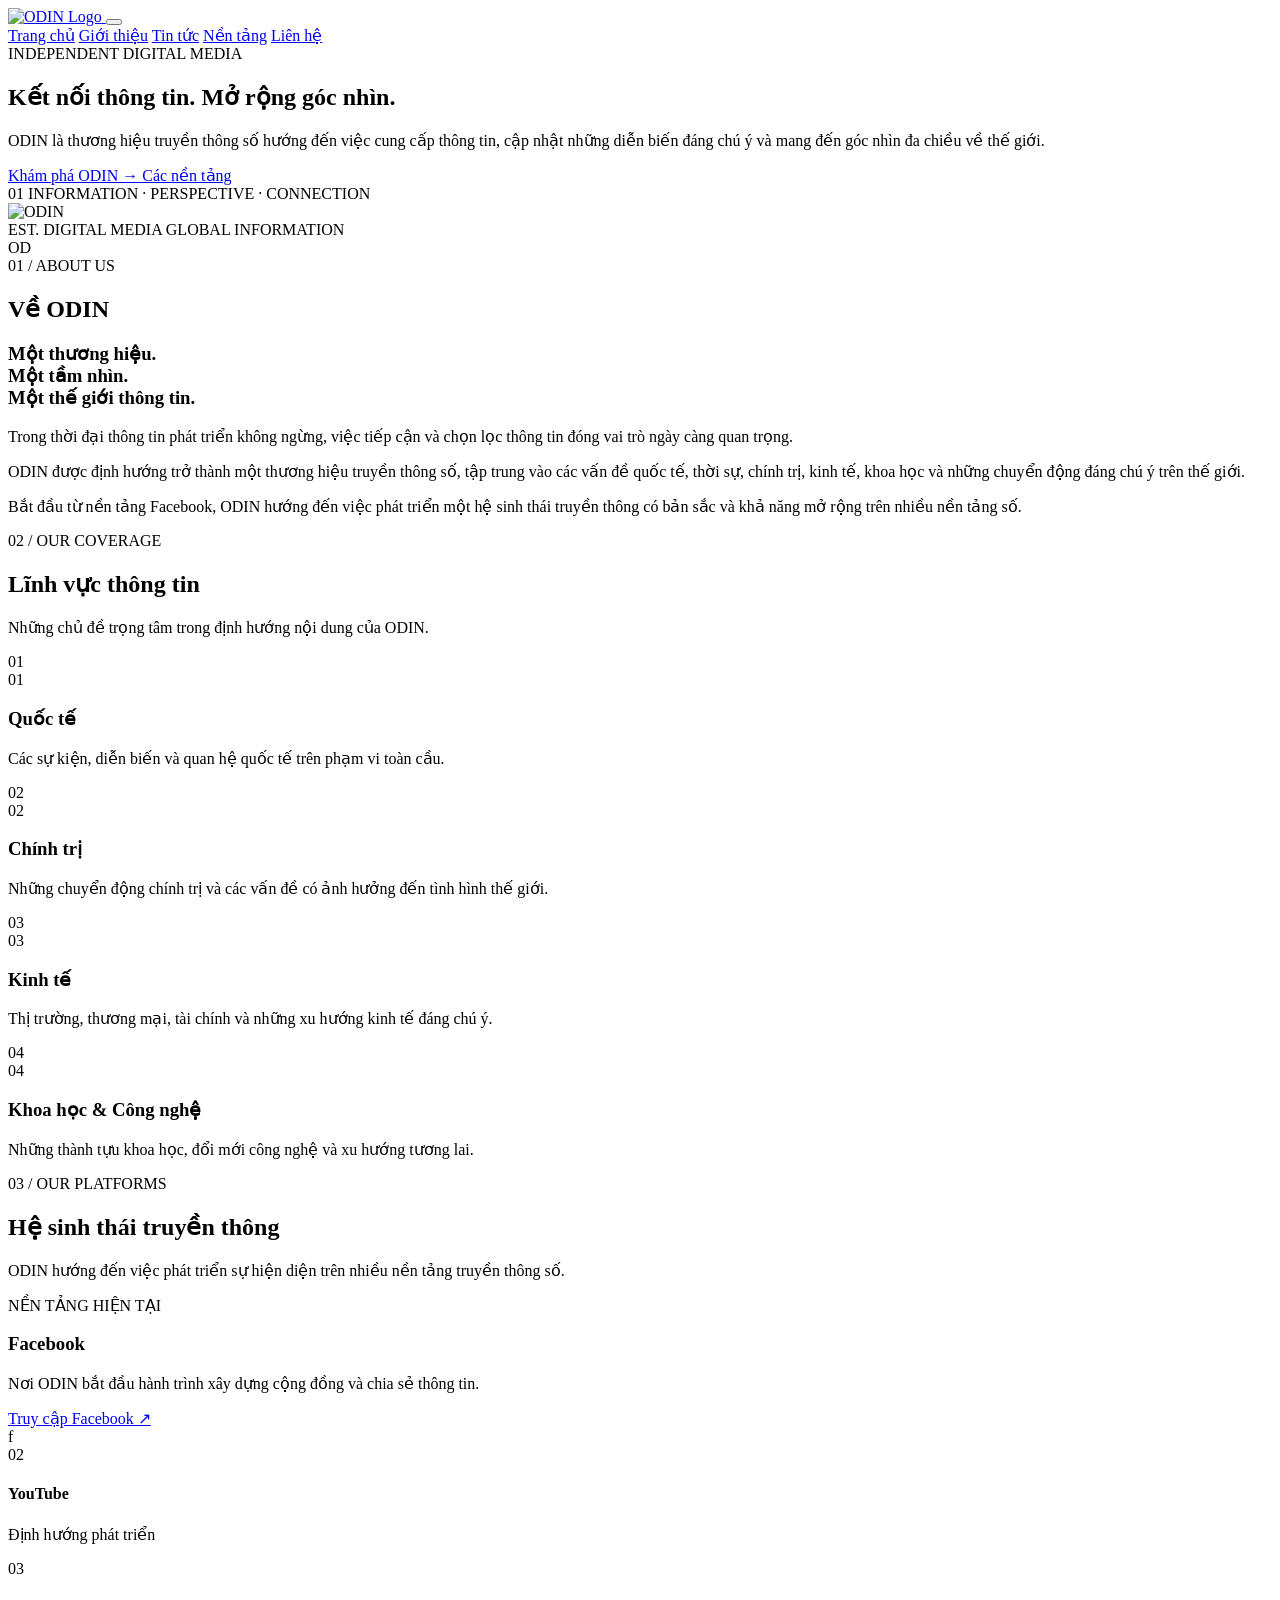
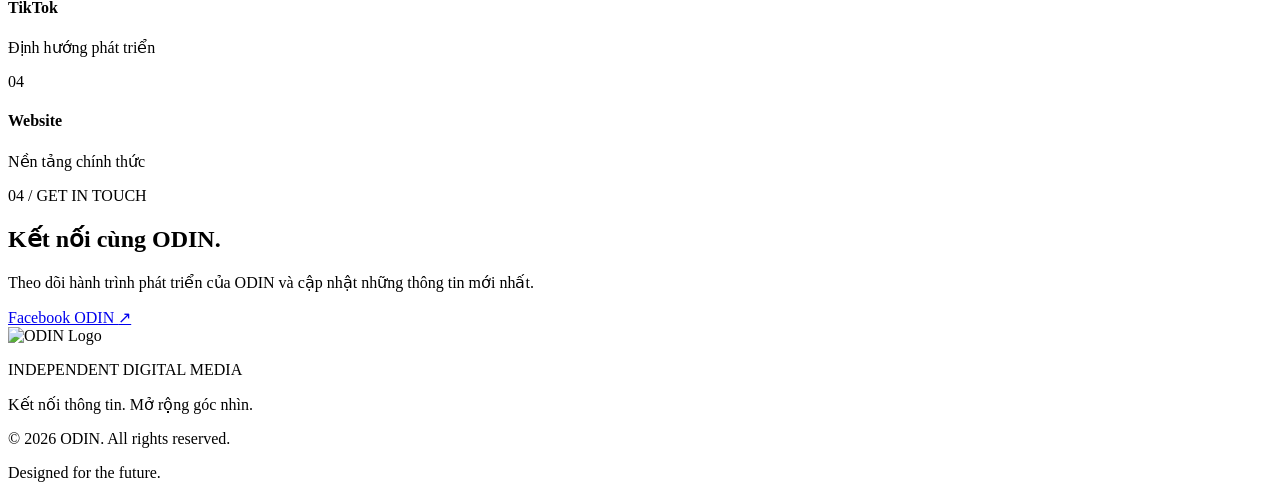
==== index.html @ 4e35398a "Upload ODIN homepage Upload ODIN homepage" ====
<!DOCTYPE html>
<html lang="vi">
<head>
    <meta charset="UTF-8">
    <meta name="viewport" content="width=device-width, initial-scale=1.0">

    <meta name="description" content="ODIN - Thương hiệu truyền thông số, cập nhật tin tức và thông tin quốc tế.">

    <meta name="theme-color" content="#ffffff">

    <title>ODIN — Independent Media</title>

    <!-- Kết nối tệp CSS -->
    <link rel="stylesheet" href="CSS/style.css">
</head>

<body>

    <!-- HEADER -->
    <header class="site-header">
        <div class="container header-inner">

            <a href="#home" class="brand" aria-label="ODIN - Trang chủ">
                <img src="ASSETS/logo.png" alt="ODIN Logo">
            </a>

            <button
                class="menu-toggle"
                id="menu-toggle"
                aria-label="Mở menu"
                aria-expanded="false"
                aria-controls="main-nav"
            >
                <span></span>
                <span></span>
                <span></span>
            </button>

            
            <nav class="main-nav" id="main-nav">

                <a href="index.html#home" class="nav-link active">Trang chủ</a>

                <a href="PAGES/about.html" class="nav-link">Giới thiệu</a>

                <a href="PAGES/news.html" class="nav-link">Tin tức</a>

                <a href="index.html#platforms" class="nav-link">Nền tảng</a>

                <a href="PAGES/contact.html" class="nav-link">Liên hệ</a>

            </nav>


        </div>
    </header>


    <!-- MAIN CONTENT -->
    <main>

        <!-- HERO SECTION -->
        <section class="hero" id="home">

            <div class="container hero-grid">

                <div class="hero-content">

                    <span class="eyebrow">
                        <span class="red-dot"></span>
                        INDEPENDENT DIGITAL MEDIA
                    </span>

                    <h1>
                        Kết nối thông tin.
                        <span>Mở rộng góc nhìn.</span>
                    </h1>

                    <p class="hero-description">
                        ODIN là thương hiệu truyền thông số hướng đến
                        việc cung cấp thông tin, cập nhật những diễn biến
                        đáng chú ý và mang đến góc nhìn đa chiều về thế giới.
                    </p>

                    <div class="hero-actions">
                        <a href="#about" class="button button-primary">
                            Khám phá ODIN
                            <span aria-hidden="true">→</span>
                        </a>

                        <a href="#platforms" class="button button-outline">
                            Các nền tảng
                        </a>
                    </div>

                    <div class="hero-caption">
                        <span>01</span>
                        <span>INFORMATION · PERSPECTIVE · CONNECTION</span>
                    </div>

                </div>


                <div class="hero-visual">

                    <div class="visual-frame">

                        <div class="visual-circle circle-one"></div>
                        <div class="visual-circle circle-two"></div>

                        <div class="visual-center">
                            <img src="ASSETS/logo.png" alt="ODIN">
                        </div>

                        <span class="visual-label label-top">
                            EST. DIGITAL MEDIA
                        </span>

                        <span class="visual-label label-bottom">
                            GLOBAL INFORMATION
                        </span>

                        <div class="visual-number">
                            O<span>D</span>
                        </div>

                    </div>

                </div>

            </div>

            <div class="hero-bottom-line"></div>

        </section>


        <!-- INTRODUCTION -->
        <section class="section about-section" id="about">

            <div class="container">

                <div class="section-heading">

                    <span class="section-index">01 / ABOUT US</span>

                    <h2>
                        Về <span>ODIN</span>
                    </h2>

                </div>

                <div class="about-grid">

                    <div class="about-title">
                        <h3>
                            Một thương hiệu.
                            <br>
                            Một tầm nhìn.
                            <br>
                            <span>Một thế giới thông tin.</span>
                        </h3>
                    </div>

                    <div class="about-description">

                        <p>
                            Trong thời đại thông tin phát triển không ngừng,
                            việc tiếp cận và chọn lọc thông tin đóng vai trò
                            ngày càng quan trọng.
                        </p>

                        <p>
                            ODIN được định hướng trở thành một thương hiệu
                            truyền thông số, tập trung vào các vấn đề quốc tế,
                            thời sự, chính trị, kinh tế, khoa học và những
                            chuyển động đáng chú ý trên thế giới.
                        </p>

                        <p>
                            Bắt đầu từ nền tảng Facebook, ODIN hướng đến
                            việc phát triển một hệ sinh thái truyền thông
                            có bản sắc và khả năng mở rộng trên nhiều
                            nền tảng số.
                        </p>

                    </div>

                </div>

            </div>

        </section>


        <!-- COVERAGE -->
        <section class="section coverage-section" id="coverage">

            <div class="container">

                <div class="section-heading">

                    <span class="section-index">02 / OUR COVERAGE</span>

                    <h2>
                        Lĩnh vực <span>thông tin</span>
                    </h2>

                    <p>
                        Những chủ đề trọng tâm trong định hướng nội dung
                        của ODIN.
                    </p>

                </div>


                <div class="coverage-grid">

                    <article class="coverage-card">

                        <span class="card-number">01</span>

                        <div class="card-icon">01</div>

                        <h3>Quốc tế</h3>

                        <p>
                            Các sự kiện, diễn biến và quan hệ quốc tế
                            trên phạm vi toàn cầu.
                        </p>

                    </article>


                    <article class="coverage-card">

                        <span class="card-number">02</span>

                        <div class="card-icon">02</div>

                        <h3>Chính trị</h3>

                        <p>
                            Những chuyển động chính trị và các vấn đề
                            có ảnh hưởng đến tình hình thế giới.
                        </p>

                    </article>


                    <article class="coverage-card">

                        <span class="card-number">03</span>

                        <div class="card-icon">03</div>

                        <h3>Kinh tế</h3>

                        <p>
                            Thị trường, thương mại, tài chính và
                            những xu hướng kinh tế đáng chú ý.
                        </p>

                    </article>


                    <article class="coverage-card">

                        <span class="card-number">04</span>

                        <div class="card-icon">04</div>

                        <h3>Khoa học & Công nghệ</h3>

                        <p>
                            Những thành tựu khoa học, đổi mới công nghệ
                            và xu hướng tương lai.
                        </p>

                    </article>

                </div>

            </div>

        </section>


        <!-- PLATFORMS -->
        <section class="section platforms-section" id="platforms">

            <div class="container">

                <div class="section-heading">

                    <span class="section-index">03 / OUR PLATFORMS</span>

                    <h2>
                        Hệ sinh thái <span>truyền thông</span>
                    </h2>

                    <p>
                        ODIN hướng đến việc phát triển sự hiện diện
                        trên nhiều nền tảng truyền thông số.
                    </p>

                </div>


                <div class="platform-main">

                    <div class="platform-content">

                        <span class="platform-status">
                            NỀN TẢNG HIỆN TẠI
                        </span>

                        <h3>Facebook</h3>

                        <p>
                            Nơi ODIN bắt đầu hành trình xây dựng
                            cộng đồng và chia sẻ thông tin.
                        </p>

                        <a
                            href="https://www.facebook.com/"
                            target="_blank"
                            rel="noopener noreferrer"
                            class="text-link"
                        >
                            Truy cập Facebook
                            <span aria-hidden="true">↗</span>
                        </a>

                    </div>

                    <div class="platform-symbol">
                        f
                    </div>

                </div>


                <div class="future-platforms">

                    <div class="future-platform">
                        <span>02</span>
                        <h4>YouTube</h4>
                        <p>Định hướng phát triển</p>
                    </div>

                    <div class="future-platform">
                        <span>03</span>
                        <h4>TikTok</h4>
                        <p>Định hướng phát triển</p>
                    </div>

                    <div class="future-platform">
                        <span>04</span>
                        <h4>Website</h4>
                        <p>Nền tảng chính thức</p>
                    </div>

                </div>

            </div>

        </section>


        <!-- CONTACT -->
        <section class="section contact-section" id="contact">

            <div class="container contact-inner">

                <span class="section-index">04 / GET IN TOUCH</span>

                <h2>
                    Kết nối cùng
                    <span>ODIN.</span>
                </h2>

                <p>
                    Theo dõi hành trình phát triển của ODIN
                    và cập nhật những thông tin mới nhất.
                </p>

                <a
                    href="https://www.facebook.com/"
                    target="_blank"
                    rel="noopener noreferrer"
                    class="button button-light"
                >
                    Facebook ODIN
                    <span aria-hidden="true">↗</span>
                </a>

            </div>

        </section>

    </main>


    <!-- FOOTER -->
    <footer class="site-footer">

        <div class="container">

            <div class="footer-top">

                <div class="footer-brand">
                    <img src="ASSETS/logo.png" alt="ODIN Logo">
                    <p>INDEPENDENT DIGITAL MEDIA</p>
                </div>

                <p class="footer-description">
                    Kết nối thông tin. Mở rộng góc nhìn.
                </p>

            </div>


            <div class="footer-bottom">

                <p>
                    © <span id="current-year">2026</span> ODIN.
                    All rights reserved.
                </p>

                <p>
                    Designed for the future.
                </p>

            </div>

        </div>

    </footer>


    <!-- Kết nối tệp JavaScript -->
    <script src="JS/main.js"></script>

</body>
</html>
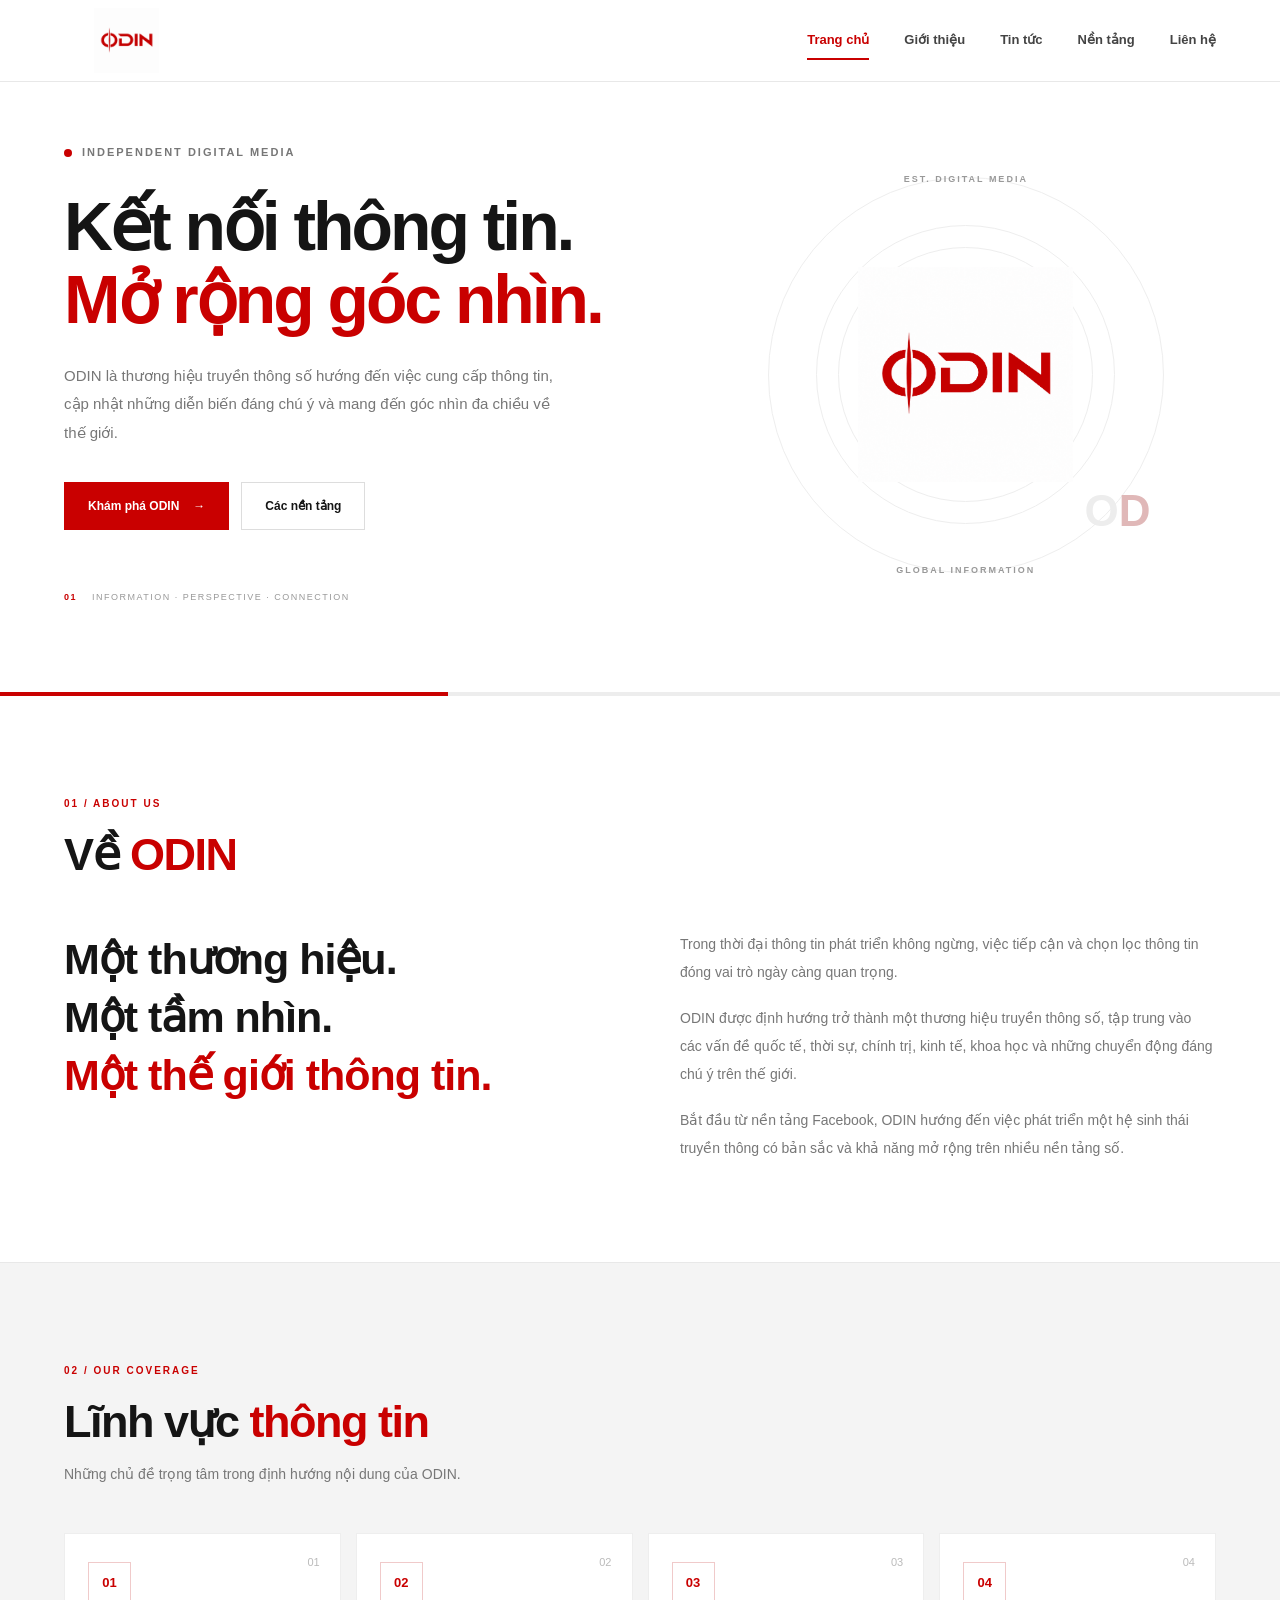
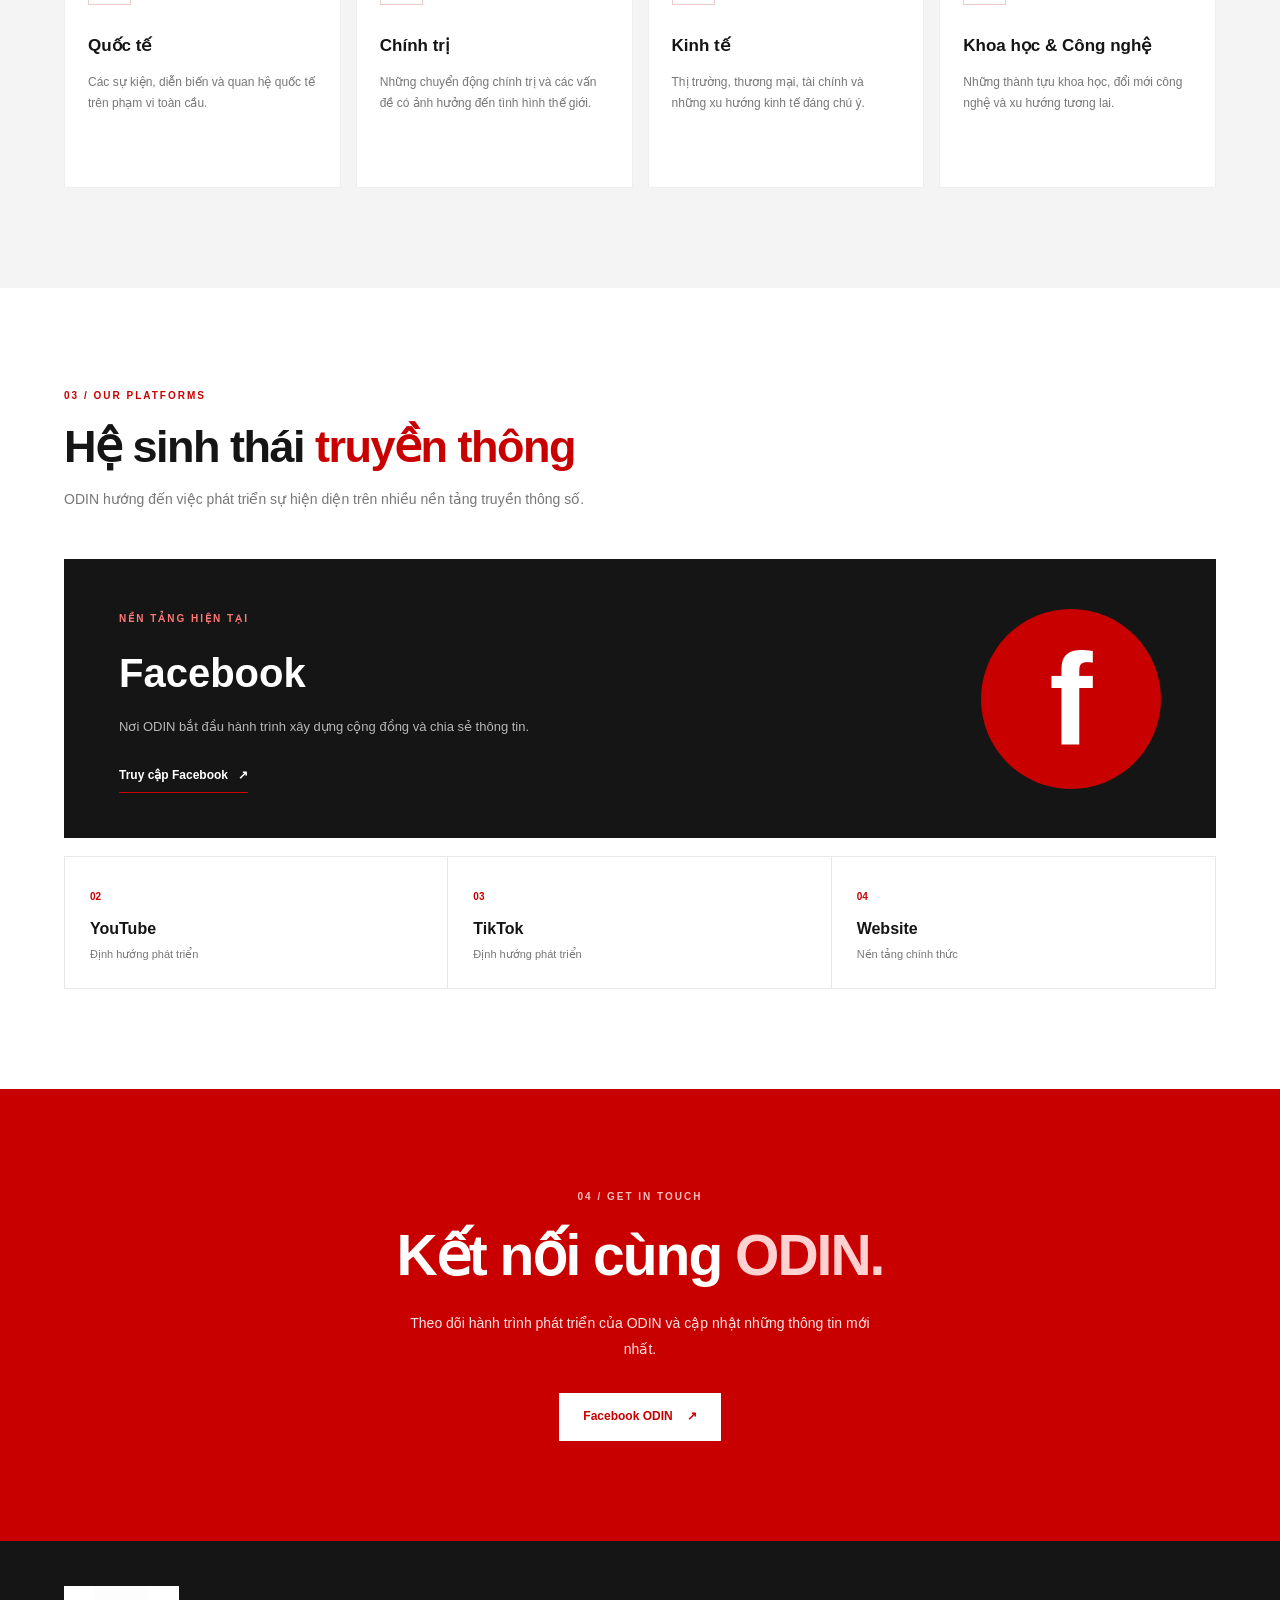
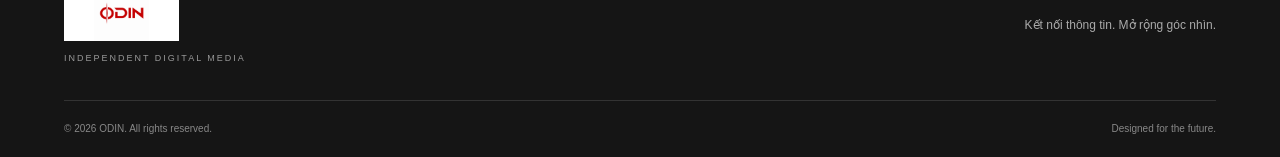
==== commit c06d4891: "Update index.html" ====
--- a/index.html
+++ b/index.html
@@ -13,6 +13,7 @@
 
     <!-- Kết nối tệp CSS -->
     <link rel="stylesheet" href="CSS/style.css">
+    <meta name="google-site-verification" content="PAQ6sHOZTSMUvx8kvHD7Wn_HcqhSlnNQeg2O_jEp5a0" />
 </head>
 
 <body>
--- a/CSS/style.css
+++ b/CSS/style.css
@@ -0,0 +1,1812 @@
+
+/* =====================================
+   ODIN - MAIN STYLESHEET
+   ===================================== */
+
+
+/* 1. GLOBAL SETTINGS */
+
+:root {
+    --primary: #c90000;
+    --primary-dark: #a80000;
+
+    --black: #151515;
+    --dark: #202020;
+    --gray: #777777;
+
+    --light-gray: #f4f4f4;
+    --white: #ffffff;
+
+    --border: #e8e8e8;
+
+    --container: 1160px;
+}
+
+
+* {
+    margin: 0;
+    padding: 0;
+    box-sizing: border-box;
+}
+
+
+html {
+    scroll-behavior: smooth;
+    scroll-padding-top: 85px;
+}
+
+
+body {
+    font-family: Arial, Helvetica, sans-serif;
+    color: var(--black);
+    background: var(--white);
+    line-height: 1.6;
+}
+
+
+a {
+    color: inherit;
+    text-decoration: none;
+}
+
+
+img {
+    display: block;
+    max-width: 100%;
+}
+
+
+button {
+    font: inherit;
+}
+
+
+.container {
+    width: min(90%, var(--container));
+    margin: 0 auto;
+}
+
+
+.section {
+    padding: 100px 0;
+}
+
+
+/* 2. HEADER */
+
+.site-header {
+    width: 100%;
+    height: 82px;
+
+    background: rgba(255, 255, 255, 0.97);
+
+    border-bottom: 1px solid var(--border);
+
+    position: sticky;
+    top: 0;
+    z-index: 1000;
+}
+
+
+.header-inner {
+    height: 100%;
+
+    display: flex;
+    align-items: center;
+    justify-content: space-between;
+}
+
+
+.brand img {
+    width: 125px;
+    height: 65px;
+    object-fit: contain;
+}
+
+
+.main-nav {
+    display: flex;
+    align-items: center;
+    gap: 35px;
+}
+
+
+.nav-link {
+    color: #444444;
+    font-size: 13px;
+    font-weight: 600;
+
+    transition: color 0.2s ease;
+
+    position: relative;
+}
+
+
+.nav-link:hover,
+.nav-link.active {
+    color: var(--primary);
+}
+
+
+.nav-link.active::after {
+    content: "";
+
+    position: absolute;
+    left: 0;
+    bottom: -9px;
+
+    width: 100%;
+    height: 2px;
+
+    background: var(--primary);
+}
+
+
+.menu-toggle {
+    display: none;
+
+    width: 42px;
+    height: 42px;
+
+    border: none;
+    background: transparent;
+
+    cursor: pointer;
+}
+
+
+.menu-toggle span {
+    display: block;
+
+    width: 24px;
+    height: 2px;
+
+    margin: 5px auto;
+
+    background: var(--black);
+
+    transition: 0.25s;
+}
+
+
+/* 3. HERO */
+
+.hero {
+    position: relative;
+    overflow: hidden;
+}
+
+
+.hero-grid {
+    min-height: 610px;
+
+    display: grid;
+    grid-template-columns: 1.1fr 0.9fr;
+
+    align-items: center;
+    gap: 40px;
+
+    padding-top: 40px;
+    padding-bottom: 65px;
+}
+
+
+.hero-content {
+    position: relative;
+    z-index: 2;
+}
+
+
+.eyebrow {
+    display: flex;
+    align-items: center;
+    gap: 10px;
+
+    font-size: 11px;
+    font-weight: 700;
+    letter-spacing: 2px;
+
+    color: var(--gray);
+
+    margin-bottom: 28px;
+}
+
+
+.red-dot {
+    width: 8px;
+    height: 8px;
+
+    background: var(--primary);
+    border-radius: 50%;
+}
+
+
+.hero h1 {
+    max-width: 650px;
+
+    font-size: clamp(42px, 5.3vw, 70px);
+    line-height: 1.08;
+
+    letter-spacing: -3px;
+    font-weight: 800;
+
+    margin-bottom: 25px;
+}
+
+
+.hero h1 span {
+    display: block;
+    color: var(--primary);
+}
+
+
+.hero-description {
+    max-width: 510px;
+
+    color: var(--gray);
+    font-size: 15px;
+    line-height: 1.9;
+
+    margin-bottom: 35px;
+}
+
+
+.hero-actions {
+    display: flex;
+    align-items: center;
+    flex-wrap: wrap;
+    gap: 12px;
+}
+
+
+.button {
+    min-height: 48px;
+
+    display: inline-flex;
+    align-items: center;
+    justify-content: center;
+    gap: 14px;
+
+    padding: 0 23px;
+
+    font-size: 12px;
+    font-weight: 700;
+
+    border: 1px solid transparent;
+
+    transition: 0.25s ease;
+}
+
+
+.button-primary {
+    background: var(--primary);
+    color: var(--white);
+}
+
+
+.button-primary:hover {
+    background: var(--primary-dark);
+    transform: translateY(-2px);
+}
+
+
+.button-outline {
+    border-color: #dddddd;
+    color: var(--black);
+}
+
+
+.button-outline:hover {
+    border-color: var(--primary);
+    color: var(--primary);
+}
+
+
+.hero-caption {
+    display: flex;
+    align-items: center;
+    gap: 15px;
+
+    margin-top: 60px;
+
+    color: #999999;
+    font-size: 9px;
+    letter-spacing: 1.5px;
+}
+
+
+.hero-caption span:first-child {
+    color: var(--primary);
+    font-weight: 800;
+}
+
+
+.hero-visual {
+    display: flex;
+    align-items: center;
+    justify-content: center;
+}
+
+
+.visual-frame {
+    width: min(100%, 440px);
+    aspect-ratio: 1;
+
+    display: flex;
+    align-items: center;
+    justify-content: center;
+
+    position: relative;
+}
+
+
+.visual-circle {
+    position: absolute;
+
+    border: 1px solid #eeeeee;
+    border-radius: 50%;
+}
+
+
+.circle-one {
+    width: 90%;
+    height: 90%;
+}
+
+
+.circle-two {
+    width: 68%;
+    height: 68%;
+}
+
+
+.visual-center {
+    width: 58%;
+    height: 58%;
+
+    display: flex;
+    align-items: center;
+    justify-content: center;
+
+    background: var(--white);
+
+    border: 1px solid #eeeeee;
+    border-radius: 50%;
+
+    position: relative;
+    z-index: 2;
+}
+
+
+.visual-center img {
+    width: 85%;
+    height: 85%;
+    object-fit: contain;
+}
+
+
+.visual-label {
+    position: absolute;
+
+    color: #999999;
+    font-size: 9px;
+    font-weight: 700;
+    letter-spacing: 2px;
+}
+
+
+.label-top {
+    top: 4%;
+}
+
+
+.label-bottom {
+    bottom: 4%;
+}
+
+
+.visual-number {
+    position: absolute;
+
+    bottom: 11%;
+    right: 8%;
+
+    color: #ededed;
+
+    font-size: 44px;
+    font-weight: 900;
+}
+
+
+.visual-number span {
+    color: #e0b8b8;
+}
+
+
+.hero-bottom-line {
+    width: 100%;
+    height: 4px;
+
+    background: linear-gradient(
+        90deg,
+        var(--primary) 0%,
+        var(--primary) 35%,
+        #ededed 35%,
+        #ededed 100%
+    );
+}
+
+
+/* 4. SECTION HEADINGS */
+
+.section-heading {
+    margin-bottom: 48px;
+}
+
+
+.section-index {
+    display: block;
+
+    color: var(--primary);
+
+    font-size: 10px;
+    font-weight: 800;
+    letter-spacing: 2px;
+
+    margin-bottom: 16px;
+}
+
+
+.section-heading h2 {
+    font-size: clamp(30px, 4vw, 45px);
+    line-height: 1.2;
+
+    letter-spacing: -1.5px;
+
+    margin-bottom: 14px;
+}
+
+
+.section-heading h2 span {
+    color: var(--primary);
+}
+
+
+.section-heading > p {
+    color: var(--gray);
+    font-size: 14px;
+    max-width: 570px;
+}
+
+
+/* 5. ABOUT SECTION */
+
+.about-section {
+    border-bottom: 1px solid var(--border);
+}
+
+
+.about-grid {
+    display: grid;
+    grid-template-columns: 1fr 1fr;
+    gap: 80px;
+}
+
+
+.about-title h3 {
+    font-size: clamp(29px, 3.5vw, 43px);
+    line-height: 1.35;
+    letter-spacing: -1px;
+}
+
+
+.about-title h3 span {
+    color: var(--primary);
+}
+
+
+.about-description p {
+    color: var(--gray);
+    font-size: 14px;
+    line-height: 2;
+
+    margin-bottom: 18px;
+}
+
+
+.about-description p:last-child {
+    margin-bottom: 0;
+}
+
+
+/* 6. COVERAGE SECTION */
+
+.coverage-section {
+    background: var(--light-gray);
+}
+
+
+.coverage-grid {
+    display: grid;
+    grid-template-columns: repeat(4, 1fr);
+    gap: 15px;
+}
+
+
+.coverage-card {
+    min-height: 255px;
+
+    padding: 28px 23px;
+
+    background: var(--white);
+    border: 1px solid #eeeeee;
+
+    position: relative;
+
+    transition: 0.3s ease;
+}
+
+
+.coverage-card:hover {
+    transform: translateY(-6px);
+    border-color: var(--primary);
+}
+
+
+.card-number {
+    position: absolute;
+    top: 20px;
+    right: 20px;
+
+    color: #bbbbbb;
+    font-size: 11px;
+}
+
+
+.card-icon {
+    display: flex;
+    align-items: center;
+    justify-content: center;
+
+    width: 43px;
+    height: 43px;
+
+    color: var(--primary);
+
+    border: 1px solid #f0caca;
+
+    font-size: 13px;
+    font-weight: 800;
+
+    margin-bottom: 27px;
+}
+
+
+.coverage-card h3 {
+    font-size: 17px;
+    margin-bottom: 12px;
+}
+
+
+.coverage-card p {
+    color: var(--gray);
+    font-size: 12px;
+    line-height: 1.8;
+}
+
+
+/* 7. PLATFORMS SECTION */
+
+.platform-main {
+    min-height: 260px;
+
+    display: flex;
+    align-items: center;
+    justify-content: space-between;
+
+    background: var(--black);
+    color: var(--white);
+
+    padding: 45px 55px;
+
+    overflow: hidden;
+    position: relative;
+}
+
+
+.platform-status {
+    color: #ff7777;
+
+    font-size: 10px;
+    font-weight: 700;
+    letter-spacing: 2px;
+}
+
+
+.platform-content h3 {
+    font-size: 40px;
+    margin: 12px 0;
+}
+
+
+.platform-content > p {
+    max-width: 450px;
+
+    color: #b7b7b7;
+    font-size: 13px;
+
+    margin-bottom: 23px;
+}
+
+
+.text-link {
+    display: inline-flex;
+    align-items: center;
+    gap: 10px;
+
+    color: var(--white);
+    font-size: 12px;
+    font-weight: 700;
+
+    border-bottom: 1px solid var(--primary);
+
+    padding-bottom: 7px;
+}
+
+
+.text-link:hover {
+    color: #ff7777;
+}
+
+
+.platform-symbol {
+    width: 180px;
+    height: 180px;
+
+    display: flex;
+    align-items: center;
+    justify-content: center;
+
+    background: var(--primary);
+    border-radius: 50%;
+
+    color: var(--white);
+    font-size: 130px;
+    font-weight: 800;
+
+    line-height: 1;
+
+    flex-shrink: 0;
+}
+
+
+.future-platforms {
+    display: grid;
+    grid-template-columns: repeat(3, 1fr);
+
+    margin-top: 18px;
+
+    border: 1px solid var(--border);
+}
+
+
+.future-platform {
+    padding: 25px;
+
+    border-right: 1px solid var(--border);
+}
+
+
+.future-platform:last-child {
+    border-right: none;
+}
+
+
+.future-platform > span {
+    color: var(--primary);
+    font-size: 10px;
+    font-weight: 800;
+}
+
+
+.future-platform h4 {
+    font-size: 16px;
+    margin: 8px 0 4px;
+}
+
+
+.future-platform p {
+    color: var(--gray);
+    font-size: 11px;
+}
+
+
+/* 8. CONTACT SECTION */
+
+.contact-section {
+    background: var(--primary);
+    color: var(--white);
+}
+
+
+.contact-inner {
+    text-align: center;
+}
+
+
+.contact-section .section-index {
+    color: #ffbaba;
+}
+
+
+.contact-section h2 {
+    font-size: clamp(37px, 5vw, 57px);
+    line-height: 1.2;
+
+    letter-spacing: -2px;
+
+    margin-bottom: 20px;
+}
+
+
+.contact-section h2 span {
+    color: #ffd1d1;
+}
+
+
+.contact-section p {
+    max-width: 490px;
+
+    margin: 0 auto 30px;
+
+    color: #ffe1e1;
+    font-size: 14px;
+    line-height: 1.9;
+}
+
+
+.button-light {
+    background: var(--white);
+    color: var(--primary);
+}
+
+
+.button-light:hover {
+    background: #eeeeee;
+    transform: translateY(-2px);
+}
+
+
+/* 9. FOOTER */
+
+.site-footer {
+    background: var(--black);
+    color: var(--white);
+
+    padding: 45px 0 20px;
+}
+
+
+.footer-top {
+    display: flex;
+    align-items: center;
+    justify-content: space-between;
+
+    padding-bottom: 35px;
+    border-bottom: 1px solid #333333;
+}
+
+
+.footer-brand img {
+    width: 115px;
+    height: 55px;
+
+    object-fit: contain;
+
+    background: var(--white);
+}
+
+
+.footer-brand p {
+    color: #999999;
+    font-size: 9px;
+    letter-spacing: 2px;
+
+    margin-top: 10px;
+}
+
+
+.footer-description {
+    color: #aaaaaa;
+    font-size: 12px;
+}
+
+
+.footer-bottom {
+    display: flex;
+    align-items: center;
+    justify-content: space-between;
+
+    padding-top: 20px;
+}
+
+
+.footer-bottom p {
+    color: #888888;
+    font-size: 10px;
+}
+
+
+/* 10. RESPONSIVE TABLET */
+
+@media (max-width: 900px) {
+
+    .main-nav {
+        gap: 20px;
+    }
+
+
+    .coverage-grid {
+        grid-template-columns: repeat(2, 1fr);
+    }
+
+
+    .about-grid {
+        gap: 40px;
+    }
+
+
+    .hero-grid {
+        grid-template-columns: 1fr 0.8fr;
+    }
+
+
+    .platform-symbol {
+        width: 140px;
+        height: 140px;
+        font-size: 105px;
+    }
+
+}
+
+
+/* 11. RESPONSIVE MOBILE */
+
+@media (max-width: 650px) {
+
+    .container {
+        width: 90%;
+    }
+
+
+    .section {
+        padding: 72px 0;
+    }
+
+
+    .site-header {
+        height: 70px;
+    }
+
+
+    .brand img {
+        width: 105px;
+        height: 55px;
+    }
+
+
+    .menu-toggle {
+        display: block;
+    }
+
+
+    .main-nav {
+        display: none;
+
+        position: absolute;
+
+        top: 70px;
+        left: 0;
+
+        width: 100%;
+
+        padding: 15px 5% 25px;
+
+        background: var(--white);
+
+        border-bottom: 1px solid var(--border);
+
+        flex-direction: column;
+        align-items: stretch;
+        gap: 0;
+    }
+
+
+    .main-nav.is-open {
+        display: flex;
+    }
+
+
+    .nav-link {
+        padding: 14px 0;
+        border-bottom: 1px solid var(--border);
+    }
+
+
+    .nav-link.active::after {
+        display: none;
+    }
+
+
+    .hero-grid {
+        min-height: auto;
+
+        display: flex;
+        flex-direction: column;
+
+        align-items: stretch;
+
+        gap: 25px;
+
+        padding-top: 75px;
+        padding-bottom: 55px;
+    }
+
+
+    .eyebrow {
+        font-size: 9px;
+        letter-spacing: 1.5px;
+
+        margin-bottom: 22px;
+    }
+
+
+    .hero h1 {
+        font-size: clamp(39px, 11vw, 53px);
+        letter-spacing: -2px;
+    }
+
+
+    .hero-description {
+        font-size: 13px;
+        line-height: 1.9;
+    }
+
+
+    .hero-caption {
+        margin-top: 38px;
+        font-size: 8px;
+    }
+
+
+    .hero-visual {
+        margin-top: 5px;
+    }
+
+
+    .visual-frame {
+        max-width: 340px;
+    }
+
+
+    .section-heading {
+        margin-bottom: 32px;
+    }
+
+
+    .section-heading h2 {
+        font-size: 32px;
+    }
+
+
+    .about-grid {
+        grid-template-columns: 1fr;
+        gap: 25px;
+    }
+
+
+    .about-title h3 {
+        font-size: 32px;
+    }
+
+
+    .about-description p {
+        font-size: 13px;
+    }
+
+
+    .coverage-grid {
+        grid-template-columns: 1fr 1fr;
+        gap: 10px;
+    }
+
+
+    .coverage-card {
+        min-height: 235px;
+        padding: 20px 15px;
+    }
+
+
+    .coverage-card h3 {
+        font-size: 15px;
+    }
+
+
+    .coverage-card p {
+        font-size: 11px;
+    }
+
+
+    .platform-main {
+        min-height: 260px;
+
+        padding: 32px 25px;
+    }
+
+
+    .platform-content h3 {
+        font-size: 33px;
+    }
+
+
+    .platform-content > p {
+        font-size: 12px;
+        max-width: 230px;
+    }
+
+
+    .platform-symbol {
+        width: 70px;
+        height: 70px;
+        font-size: 54px;
+    }
+
+
+    .future-platforms {
+        grid-template-columns: 1fr;
+    }
+
+
+    .future-platform {
+        padding: 20px;
+        border-right: none;
+        border-bottom: 1px solid var(--border);
+    }
+
+
+    .future-platform:last-child {
+        border-bottom: none;
+    }
+
+
+    .contact-section h2 {
+        font-size: 39px;
+    }
+
+
+    .contact-section p {
+        font-size: 13px;
+    }
+
+
+    .footer-top,
+    .footer-bottom {
+        align-items: flex-start;
+        flex-direction: column;
+        gap: 18px;
+    }
+
+
+    .footer-top {
+        padding-bottom: 25px;
+    }
+
+
+    .footer-bottom {
+        gap: 8px;
+    }
+
+}
+
+
+/* 12. SMALL MOBILE */
+
+@media (max-width: 360px) {
+
+    .coverage-grid {
+        grid-template-columns: 1fr;
+    }
+
+
+    .hero h1 {
+        font-size: 37px;
+    }
+
+
+    .platform-main {
+        padding: 25px 18px;
+    }
+
+
+    .platform-symbol {
+        width: 55px;
+        height: 55px;
+        font-size: 42px;
+    }
+
+}
+
+
+/* =====================================
+   ODIN - INNER PAGES
+   ABOUT / NEWS / CONTACT
+   ===================================== */
+
+
+/* 1. PAGE HERO */
+
+.page-hero {
+    padding: 100px 0 65px;
+
+    background: var(--light-gray);
+
+    border-bottom: 1px solid var(--border);
+}
+
+
+.page-title {
+    max-width: 850px;
+
+    font-size: clamp(44px, 7vw, 76px);
+
+    line-height: 1.12;
+    letter-spacing: -3px;
+
+    margin-bottom: 25px;
+}
+
+
+.page-title span {
+    display: block;
+    color: var(--primary);
+}
+
+
+.page-lead {
+    max-width: 650px;
+
+    color: var(--gray);
+
+    font-size: 15px;
+    line-height: 1.9;
+}
+
+
+.page-hero-footer {
+    display: flex;
+    justify-content: space-between;
+
+    border-top: 1px solid #dddddd;
+
+    margin-top: 75px;
+    padding-top: 18px;
+
+    color: #999999;
+
+    font-size: 9px;
+    font-weight: 700;
+    letter-spacing: 1.5px;
+}
+
+
+/* 2. IDENTITY SECTION */
+
+.identity-section {
+    background: var(--light-gray);
+}
+
+
+.identity-grid {
+    display: grid;
+    grid-template-columns: 1fr 1fr;
+    gap: 18px;
+}
+
+
+.identity-card {
+    min-height: 270px;
+
+    padding: 35px;
+
+    background: var(--white);
+    border: 1px solid var(--border);
+}
+
+
+.identity-featured {
+    background: var(--black);
+    color: var(--white);
+    border-color: var(--black);
+}
+
+
+.identity-number {
+    display: block;
+
+    color: var(--primary);
+
+    font-size: 12px;
+    font-weight: 800;
+
+    margin-bottom: 35px;
+}
+
+
+.identity-card h3 {
+    font-size: 25px;
+    margin-bottom: 15px;
+}
+
+
+.identity-card p {
+    max-width: 480px;
+
+    color: var(--gray);
+
+    font-size: 13px;
+    line-height: 1.9;
+}
+
+
+.identity-featured p {
+    color: #bbbbbb;
+}
+
+
+/* 3. PRINCIPLES */
+
+.principles-list {
+    border-top: 1px solid var(--border);
+}
+
+
+.principle-item {
+    display: grid;
+    grid-template-columns: 80px 1fr;
+
+    gap: 25px;
+
+    padding: 28px 0;
+
+    border-bottom: 1px solid var(--border);
+}
+
+
+.principle-item > span {
+    color: var(--primary);
+
+    font-size: 13px;
+    font-weight: 800;
+}
+
+
+.principle-item h3 {
+    font-size: 19px;
+    margin-bottom: 7px;
+}
+
+
+.principle-item p {
+    color: var(--gray);
+
+    font-size: 13px;
+    line-height: 1.8;
+}
+
+
+/* 4. PAGE CLOSING */
+
+.page-closing {
+    padding: 80px 0;
+
+    background: var(--light-gray);
+
+    border-top: 1px solid var(--border);
+}
+
+
+.page-closing > .container > p {
+    color: var(--primary);
+
+    font-size: 10px;
+    font-weight: 800;
+    letter-spacing: 2px;
+
+    margin-bottom: 20px;
+}
+
+
+.page-closing h2 {
+    max-width: 700px;
+
+    font-size: clamp(32px, 5vw, 48px);
+
+    line-height: 1.3;
+    letter-spacing: -1.5px;
+
+    margin-bottom: 30px;
+}
+
+
+.page-closing h2 span {
+    display: block;
+    color: var(--primary);
+}
+
+
+/* 5. NEWS TOPIC CARDS */
+
+.topic-grid {
+    display: grid;
+    grid-template-columns: repeat(3, 1fr);
+
+    gap: 15px;
+}
+
+
+.topic-card {
+    min-height: 270px;
+
+    padding: 28px 25px;
+
+    background: var(--white);
+    border: 1px solid var(--border);
+
+    position: relative;
+
+    transition: 0.25s ease;
+}
+
+
+.topic-card:hover {
+    border-color: var(--primary);
+    transform: translateY(-5px);
+}
+
+
+.topic-number {
+    position: absolute;
+    top: 25px;
+    right: 25px;
+
+    color: #bbbbbb;
+    font-size: 11px;
+}
+
+
+.topic-tag {
+    display: inline-block;
+
+    color: var(--primary);
+
+    font-size: 9px;
+    font-weight: 800;
+    letter-spacing: 1.5px;
+
+    padding: 6px 10px;
+
+    border: 1px solid #f0cdcd;
+
+    margin-bottom: 32px;
+}
+
+
+.topic-card h3 {
+    max-width: 220px;
+
+    font-size: 19px;
+
+    line-height: 1.4;
+
+    margin-bottom: 13px;
+}
+
+
+.topic-card p {
+    color: var(--gray);
+
+    font-size: 12px;
+    line-height: 1.9;
+}
+
+
+/* 6. EDITORIAL STANDARD */
+
+.editorial-section {
+    padding: 80px 0;
+
+    background: var(--black);
+    color: var(--white);
+}
+
+
+.editorial-grid {
+    display: grid;
+    grid-template-columns: 1fr 1fr;
+    gap: 70px;
+}
+
+
+.editorial-section .section-index {
+    color: #ff7777;
+}
+
+
+.editorial-grid h2 {
+    max-width: 440px;
+
+    font-size: clamp(32px, 4vw, 45px);
+    line-height: 1.3;
+
+    letter-spacing: -1px;
+}
+
+
+.editorial-grid h2 span {
+    color: #ff7777;
+}
+
+
+.editorial-description p {
+    color: #bcbcbc;
+
+    font-size: 13px;
+    line-height: 2;
+
+    margin-bottom: 17px;
+}
+
+
+.editorial-description p:last-child {
+    margin-bottom: 0;
+}
+
+
+/* 7. NEWS PLATFORM */
+
+.news-platform {
+    display: flex;
+    align-items: center;
+    justify-content: space-between;
+
+    gap: 30px;
+
+    padding: 40px;
+
+    border: 1px solid var(--border);
+}
+
+
+.news-platform h2 {
+    max-width: 550px;
+
+    font-size: clamp(29px, 4vw, 42px);
+    line-height: 1.3;
+
+    margin-bottom: 15px;
+}
+
+
+.news-platform h2 span {
+    display: block;
+    color: var(--primary);
+}
+
+
+.news-platform p {
+    max-width: 500px;
+
+    color: var(--gray);
+
+    font-size: 13px;
+    line-height: 1.9;
+}
+
+
+/* 8. CONTACT CARDS */
+
+.contact-grid {
+    display: grid;
+    grid-template-columns: repeat(3, 1fr);
+
+    gap: 15px;
+}
+
+
+.contact-card {
+    min-height: 300px;
+
+    padding: 28px;
+
+    border: 1px solid var(--border);
+
+    position: relative;
+
+    transition: 0.25s ease;
+}
+
+
+.contact-card:hover {
+    border-color: var(--primary);
+    transform: translateY(-5px);
+}
+
+
+.contact-number {
+    position: absolute;
+    top: 25px;
+    right: 25px;
+
+    color: #bbbbbb;
+    font-size: 11px;
+}
+
+
+.contact-icon {
+    width: 45px;
+    height: 45px;
+
+    display: flex;
+    align-items: center;
+    justify-content: center;
+
+    color: var(--primary);
+
+    border: 1px solid #f0cdcd;
+
+    font-size: 20px;
+    font-weight: 800;
+
+    margin-bottom: 28px;
+}
+
+
+.contact-card h3 {
+    font-size: 20px;
+    margin-bottom: 12px;
+}
+
+
+.contact-card > p {
+    min-height: 75px;
+
+    color: var(--gray);
+
+    font-size: 12px;
+    line-height: 1.8;
+}
+
+
+.contact-link {
+    margin-top: 20px;
+
+    color: var(--primary);
+    border-color: var(--primary);
+}
+
+
+.contact-status {
+    display: inline-block;
+
+    margin-top: 20px;
+
+    color: #999999;
+    font-size: 11px;
+    font-weight: 700;
+}
+
+
+/* 9. CONTACT STATEMENT */
+
+.contact-statement {
+    padding: 85px 0;
+
+    background: var(--primary);
+    color: var(--white);
+
+    text-align: center;
+}
+
+
+.contact-statement .section-index {
+    color: #ffbaba;
+}
+
+
+.contact-statement h2 {
+    max-width: 750px;
+
+    margin: 0 auto 20px;
+
+    font-size: clamp(35px, 5vw, 54px);
+
+    line-height: 1.3;
+    letter-spacing: -2px;
+}
+
+
+.contact-statement h2 span {
+    display: block;
+    color: #ffd1d1;
+}
+
+
+.contact-statement p {
+    max-width: 540px;
+
+    margin: 0 auto 30px;
+
+    color: #ffe2e2;
+
+    font-size: 13px;
+    line-height: 1.9;
+}
+
+
+/* 10. INNER PAGE MOBILE */
+
+@media (max-width: 650px) {
+
+    .page-hero {
+        padding: 75px 0 45px;
+    }
+
+
+    .page-title {
+        font-size: 43px;
+        letter-spacing: -2px;
+    }
+
+
+    .page-lead {
+        font-size: 13px;
+    }
+
+
+    .page-hero-footer {
+        margin-top: 45px;
+        font-size: 8px;
+        letter-spacing: 1px;
+    }
+
+
+    .identity-grid {
+        grid-template-columns: 1fr;
+        gap: 12px;
+    }
+
+
+    .identity-card {
+        min-height: 220px;
+        padding: 25px;
+    }
+
+
+    .identity-number {
+        margin-bottom: 25px;
+    }
+
+
+    .principle-item {
+        grid-template-columns: 40px 1fr;
+        gap: 12px;
+
+        padding: 23px 0;
+    }
+
+
+    .principle-item h3 {
+        font-size: 16px;
+    }
+
+
+    .principle-item p {
+        font-size: 12px;
+    }
+
+
+    .page-closing {
+        padding: 65px 0;
+    }
+
+
+    .topic-grid {
+        grid-template-columns: 1fr 1fr;
+        gap: 10px;
+    }
+
+
+    .topic-card {
+        min-height: 280px;
+        padding: 20px 14px;
+    }
+
+
+    .topic-tag {
+        font-size: 8px;
+        margin-bottom: 25px;
+    }
+
+
+    .topic-card h3 {
+        font-size: 15px;
+    }
+
+
+    .topic-card p {
+        font-size: 11px;
+    }
+
+
+    .editorial-grid {
+        grid-template-columns: 1fr;
+        gap: 25px;
+    }
+
+
+    .editorial-grid h2 {
+        font-size: 34px;
+    }
+
+
+    .news-platform {
+        align-items: flex-start;
+        flex-direction: column;
+
+        padding: 27px 22px;
+
+        gap: 25px;
+    }
+
+
+    .news-platform h2 {
+        font-size: 31px;
+    }
+
+
+    .contact-grid {
+        grid-template-columns: 1fr;
+        gap: 12px;
+    }
+
+
+    .contact-card {
+        min-height: 260px;
+        padding: 25px;
+    }
+
+
+    .contact-card > p {
+        min-height: auto;
+    }
+
+
+    .contact-statement {
+        padding: 70px 0;
+    }
+
+
+    .contact-statement h2 {
+        font-size: 36px;
+    }
+
+}
+
+
+@media (max-width: 360px) {
+
+    .topic-grid {
+        grid-template-columns: 1fr;
+    }
+
+}
